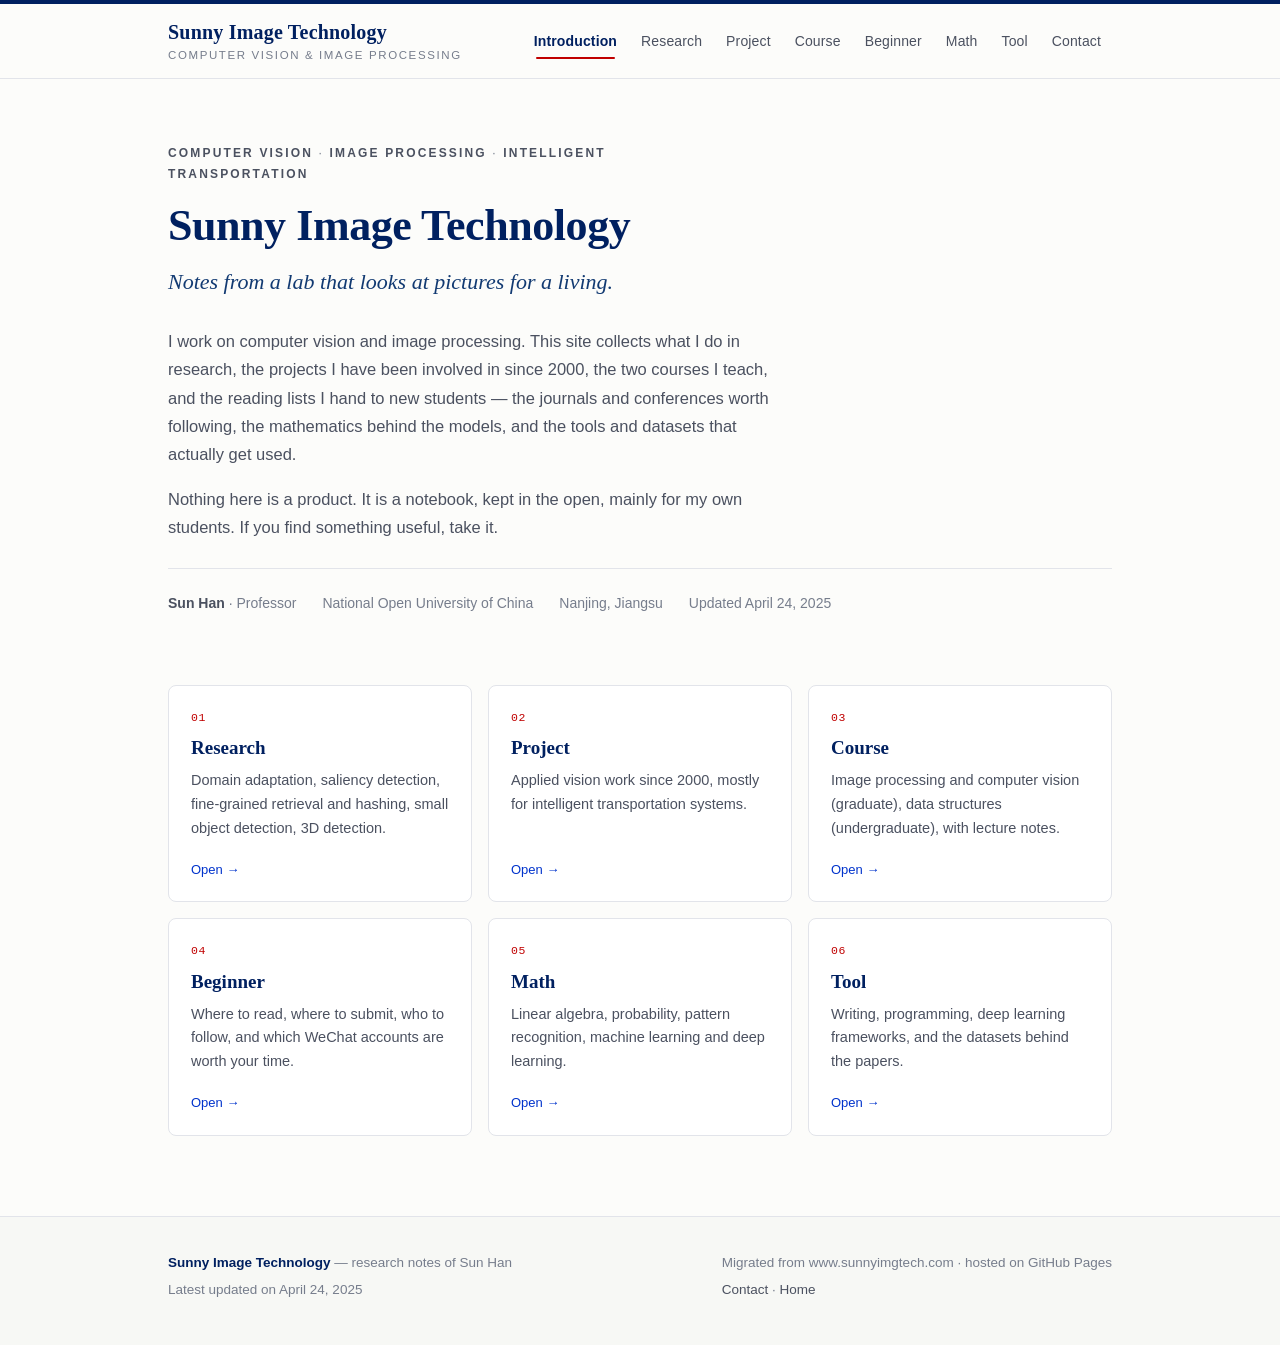
==== index.html @ c7331759 "Migrate sunnyimgtech.com to GitHub Pages static site" ====
<!DOCTYPE html>
<html lang="en">
<head>
<meta charset="utf-8">
<meta name="viewport" content="width=device-width, initial-scale=1">
<title>Sunny Image Technology — Sun Han</title>
<meta name="description" content="Academic homepage of Sun Han: computer vision, image processing, courses, resources and datasets.">
<meta name="author" content="Sun Han">
<meta name="keywords" content="computer vision, image processing, domain adaptation, saliency detection, deep hashing, small object detection, Sun Han">
<meta property="og:type" content="website">
<meta property="og:title" content="Sunny Image Technology — Sun Han">
<meta property="og:description" content="Academic homepage of Sun Han: computer vision, image processing, courses, resources and datasets.">
<meta property="og:site_name" content="Sunny Image Technology">
<link rel="icon" href="assets/img/favicon.png" type="image/png">
<link rel="stylesheet" href="assets/css/style.css">
</head>
<body>
<a class="skip" href="#main">Skip to content</a>
<div class="topline"></div>
<header class="site-head">
  <div class="wrap">
    <a class="brand" href="index.html">
      <span class="brand-name">Sunny Image Technology</span>
      <span class="brand-sub">Computer Vision &amp; Image Processing</span>
    </a>
    <nav class="nav" aria-label="Main navigation">
      <a href="index.html" aria-current="page">Introduction</a>
      <a href="research.html">Research</a>
      <a href="project.html">Project</a>
      <a href="course.html">Course</a>
      <a href="beginner.html">Beginner</a>
      <a href="math.html">Math</a>
      <a href="tool.html">Tool</a>
      <a href="contact.html">Contact</a>
    </nav>
  </div>
</header>
<main id="main">
  <div class="wrap">
    <div class="hero">
      <p class="kicker">Computer Vision <span>·</span> Image Processing <span>·</span> Intelligent Transportation</p>
      <h1>Sunny Image Technology</h1>
      <p class="tagline">Notes from a lab that looks at pictures for a living.</p>
      <p>I work on computer vision and image processing. This site collects what I do in research, the projects
         I have been involved in since 2000, the two courses I teach, and the reading lists I hand to new
         students &mdash; the journals and conferences worth following, the mathematics behind the models, and
         the tools and datasets that actually get used.</p>
      <p>Nothing here is a product. It is a notebook, kept in the open, mainly for my own students.
         If you find something useful, take it.</p>
      <div class="meta-row">
        <span><b>Sun Han</b> · Professor</span>
        <span>National Open University of China</span>
        <span>Nanjing, Jiangsu</span>
        <span>Updated April 24, 2025</span>
      </div>
    </div>
  </div>
  <div class="wrap">
    <div class="grid cols-3">
      <a class="card" href="research.html">
        <span class="num">01</span>
        <h3>Research</h3>
        <p>Domain adaptation, saliency detection, fine-grained retrieval and hashing, small object detection, 3D detection.</p>
        <span class="arrow">Open &rarr;</span>
      </a>
      <a class="card" href="project.html">
        <span class="num">02</span>
        <h3>Project</h3>
        <p>Applied vision work since 2000, mostly for intelligent transportation systems.</p>
        <span class="arrow">Open &rarr;</span>
      </a>
      <a class="card" href="course.html">
        <span class="num">03</span>
        <h3>Course</h3>
        <p>Image processing and computer vision (graduate), data structures (undergraduate), with lecture notes.</p>
        <span class="arrow">Open &rarr;</span>
      </a>
      <a class="card" href="beginner.html">
        <span class="num">04</span>
        <h3>Beginner</h3>
        <p>Where to read, where to submit, who to follow, and which WeChat accounts are worth your time.</p>
        <span class="arrow">Open &rarr;</span>
      </a>
      <a class="card" href="math.html">
        <span class="num">05</span>
        <h3>Math</h3>
        <p>Linear algebra, probability, pattern recognition, machine learning and deep learning.</p>
        <span class="arrow">Open &rarr;</span>
      </a>
      <a class="card" href="tool.html">
        <span class="num">06</span>
        <h3>Tool</h3>
        <p>Writing, programming, deep learning frameworks, and the datasets behind the papers.</p>
        <span class="arrow">Open &rarr;</span>
      </a>
    </div>
  </div>
</main>
<footer class="site-foot">
  <div class="wrap">
    <div>
      <p><strong>Sunny Image Technology</strong> — research notes of Sun Han</p>
      <p>Latest updated on April 24, 2025</p>
    </div>
    <div>
      <p>Migrated from www.sunnyimgtech.com · hosted on GitHub Pages</p>
      <p><a href="contact.html">Contact</a> · <a href="index.html">Home</a></p>
    </div>
  </div>
</footer>
<script src="assets/js/site.js" defer></script>
</body>
</html>
---- assets/css/style.css ----
/* ============================================================
   Sunny Image Technology — academic site stylesheet
   Palette: navy #002060 / deep red #C00000 / royal blue #0033CC
   ============================================================ */

:root{
  --navy:#002060;
  --navy-soft:#123a72;
  --red:#C00000;
  --blue:#0033CC;
  --ink:#191b20;
  --ink-2:#4b5160;
  --ink-3:#767d8c;
  --line:#e2e4ea;
  --line-soft:#eef0f4;
  --bg:#fcfcfa;
  --card:#ffffff;
  --shadow:0 1px 2px rgba(16,24,40,.04), 0 8px 24px -12px rgba(16,24,40,.10);
  --serif:"Iowan Old Style","Palatino Linotype",Palatino,Georgia,"Songti SC","Times New Roman",serif;
  --sans:-apple-system,BlinkMacSystemFont,"Segoe UI",Inter,"Helvetica Neue","PingFang SC","Microsoft YaHei",Arial,sans-serif;
  --mono:ui-monospace,SFMono-Regular,"SF Mono",Menlo,Consolas,monospace;
  --wrap:1000px;
}

*,*::before,*::after{box-sizing:border-box}

html{-webkit-text-size-adjust:100%;scroll-behavior:smooth}

body{
  margin:0;
  background:var(--bg);
  color:var(--ink);
  font-family:var(--sans);
  font-size:16.5px;
  line-height:1.72;
  font-feature-settings:"kern" 1,"liga" 1;
  -webkit-font-smoothing:antialiased;
}

img{max-width:100%;height:auto}

a{color:var(--blue);text-decoration:none}
a:hover{text-decoration:underline;text-underline-offset:2px}

:focus-visible{outline:2px solid var(--blue);outline-offset:3px;border-radius:2px}

.skip{
  position:absolute;left:-9999px;top:0;background:var(--navy);color:#fff;
  padding:10px 16px;z-index:100;font-size:14px
}
.skip:focus{left:12px;top:12px;text-decoration:none}

.wrap{width:100%;max-width:var(--wrap);margin:0 auto;padding:0 28px}

/* ---------- header ---------- */

.topline{height:4px;background:var(--navy)}

.site-head{
  background:rgba(252,252,250,.94);
  border-bottom:1px solid var(--line);
  position:sticky;top:0;z-index:50;
  backdrop-filter:saturate(140%) blur(8px);
  -webkit-backdrop-filter:saturate(140%) blur(8px);
}
.site-head .wrap{
  display:flex;align-items:center;justify-content:space-between;
  gap:24px;min-height:74px;
}
.brand{display:flex;flex-direction:column;line-height:1.25;text-decoration:none}
.brand:hover{text-decoration:none}
.brand-name{
  font-family:var(--serif);font-size:20px;color:var(--navy);
  letter-spacing:.01em;font-weight:600;
}
.brand-sub{
  font-size:11.5px;letter-spacing:.14em;text-transform:uppercase;
  color:var(--ink-3);margin-top:3px;
}

.nav{display:flex;align-items:center;gap:2px;flex-wrap:wrap;justify-content:flex-end}
.nav a{
  font-size:14px;color:var(--ink-2);padding:8px 11px;border-radius:3px;
  letter-spacing:.01em;white-space:nowrap;
}
.nav a:hover{color:var(--navy);background:var(--line-soft);text-decoration:none}
.nav a[aria-current="page"]{color:var(--navy);font-weight:600}
.nav a[aria-current="page"]::after{
  content:"";display:block;height:2px;background:var(--red);
  margin:4px 2px -6px;border-radius:2px;
}

/* ---------- page intro ---------- */

.page-head{padding:56px 0 8px}
.kicker{
  font-size:12px;letter-spacing:.18em;text-transform:uppercase;
  color:var(--red);font-weight:600;margin:0 0 14px;
}
.kicker span{color:var(--ink-3);font-weight:500}

h1{
  font-family:var(--serif);font-weight:600;color:var(--navy);
  font-size:clamp(28px,4vw,38px);line-height:1.2;letter-spacing:-.01em;
  margin:0 0 18px;
}
.lead{
  font-size:17.5px;color:var(--ink-2);max-width:64ch;margin:0 0 8px;
}
.rule{
  height:1px;background:var(--line);margin:40px 0 0;
}

/* ---------- home hero ---------- */

.hero{padding:64px 0 30px}
.hero h1{font-size:clamp(32px,5vw,44px);margin-bottom:10px}
.hero .tagline{
  font-family:var(--serif);font-size:clamp(18px,2.4vw,22px);
  color:var(--navy-soft);font-style:italic;margin:0 0 26px;
}
.hero p{max-width:66ch;color:var(--ink-2);margin:0 0 16px}

.meta-row{
  display:flex;flex-wrap:wrap;gap:10px 26px;margin:26px 0 0;
  padding-top:22px;border-top:1px solid var(--line);
  font-size:14px;color:var(--ink-3);
}
.meta-row b{color:var(--ink-2);font-weight:600}

/* ---------- cards grid ---------- */

.grid{display:grid;gap:16px;margin:40px 0 0}
.grid.cols-3{grid-template-columns:repeat(3,1fr)}
.grid.cols-2{grid-template-columns:repeat(2,1fr)}

.card{
  display:flex;flex-direction:column;gap:8px;
  background:var(--card);border:1px solid var(--line);border-radius:8px;
  padding:22px 22px 20px;transition:border-color .18s,box-shadow .18s,transform .18s;
}
.card:hover{
  border-color:#c3cbdc;box-shadow:var(--shadow);transform:translateY(-2px);
  text-decoration:none;
}
.card .num{
  font-family:var(--mono);font-size:11.5px;color:var(--red);letter-spacing:.06em;
}
.card h3{
  font-family:var(--serif);font-size:19px;color:var(--navy);
  margin:0;font-weight:600;line-height:1.35;
}
.card p{margin:0;font-size:14.5px;color:var(--ink-2);line-height:1.65}
.card .arrow{margin-top:auto;font-size:13px;color:var(--blue);padding-top:10px}

/* ---------- sections ---------- */

section.block{padding:6px 0 10px}
section.block + section.block{margin-top:44px}

h2.sec{
  font-family:var(--serif);font-size:23px;color:var(--navy);font-weight:600;
  margin:0 0 6px;line-height:1.3;display:flex;align-items:baseline;gap:12px;
}
h2.sec .idx{
  font-family:var(--mono);font-size:13px;color:var(--red);font-weight:500;
  letter-spacing:.04em;flex:none;
}
.sec-note{color:var(--ink-3);font-size:14.5px;margin:0 0 18px}

/* ---------- publications ---------- */

.pubs{list-style:none;margin:0;padding:0}
.pubs li{
  display:grid;grid-template-columns:44px 1fr;gap:14px;
  padding:16px 0;border-top:1px solid var(--line-soft);
}
.pubs li:first-child{border-top:none}
.pubs .tag{
  font-family:var(--mono);font-size:12px;color:var(--ink-3);
  padding-top:3px;letter-spacing:.02em;
}
.pub-title{font-weight:600;color:var(--ink)}
.pub-title em{font-style:italic}
.pub-authors{color:var(--ink-2)}
.pub-venue{color:var(--ink-2)}
.pub-authors b,.pub-venue b{color:var(--ink);font-weight:600}
.pubs p{margin:0 0 6px}
.pub-meta{font-size:15px;line-height:1.7}

.links{display:flex;flex-wrap:wrap;gap:7px;margin-top:9px}
.links a{
  font-size:12.5px;color:var(--navy);border:1px solid var(--line);
  padding:2.5px 10px;border-radius:999px;background:#fff;
  letter-spacing:.02em;transition:all .15s;
}
.links a:hover{
  background:var(--navy);border-color:var(--navy);color:#fff;text-decoration:none;
}
.links a::after{content:"↗";font-size:10px;margin-left:4px;opacity:.6}

/* ---------- resource lists ---------- */

.res{list-style:none;margin:0;padding:0}
.res li{
  display:grid;grid-template-columns:38px 1fr;gap:12px;
  padding:11px 0;border-top:1px solid var(--line-soft);align-items:baseline;
}
.res li:first-child{border-top:none}
.res .tag{font-family:var(--mono);font-size:12px;color:var(--ink-3)}
.res .title{color:var(--ink)}
.res .url{
  display:block;font-family:var(--mono);font-size:12.5px;color:var(--blue);
  white-space:nowrap;overflow:hidden;text-overflow:ellipsis;max-width:100%;
  margin-top:2px;
}
.res .note{color:var(--ink-3);font-size:13.5px}

/* ---------- course / project ---------- */

.course-card{
  background:var(--card);border:1px solid var(--line);border-radius:8px;
  padding:24px;display:flex;flex-direction:column;gap:12px;
}
.course-card h3{
  font-family:var(--serif);font-size:20px;color:var(--navy);margin:0;font-weight:600;
}
.course-card p{margin:0;color:var(--ink-2);font-size:15px}
.btn{
  display:inline-flex;align-items:center;gap:8px;align-self:flex-start;
  background:var(--navy);color:#fff;font-size:14px;padding:8px 16px;
  border-radius:4px;letter-spacing:.01em;
}
.btn:hover{background:var(--navy-soft);color:#fff;text-decoration:none}
.btn.ghost{background:#fff;color:var(--navy);border:1px solid #c9d2e2}
.btn.ghost:hover{background:#f4f6fb;color:var(--navy)}

.chapters{list-style:none;margin:16px 0 0;padding:0;display:grid;grid-template-columns:repeat(2,1fr);gap:8px}
.chapters li{
  display:flex;gap:10px;align-items:baseline;font-size:14.5px;color:var(--ink-2);
  padding:7px 12px;border:1px solid var(--line-soft);border-radius:4px;background:#fff;
}
.chapters .tag{font-family:var(--mono);font-size:11.5px;color:var(--red)}

.projects{list-style:none;margin:0;padding:0;counter-reset:p}
.projects li{
  display:grid;grid-template-columns:44px 1fr;gap:14px;
  padding:14px 0;border-top:1px solid var(--line-soft);align-items:baseline;
}
.projects li:first-child{border-top:none}
.projects .tag{font-family:var(--mono);font-size:12px;color:var(--ink-3)}

/* ---------- contact ---------- */

.contact-card{
  background:var(--card);border:1px solid var(--line);border-radius:8px;
  padding:30px 32px;margin-top:8px;
}
.contact-card .name{
  font-family:var(--serif);font-size:26px;color:var(--navy);margin:0 0 4px;font-weight:600;
}
.contact-list{list-style:none;margin:18px 0 0;padding:0}
.contact-list li{
  display:grid;grid-template-columns:120px 1fr;gap:16px;
  padding:9px 0;border-top:1px solid var(--line-soft);font-size:15.5px;
}
.contact-list li:first-child{border-top:none}
.contact-list .k{
  font-size:11.5px;letter-spacing:.14em;text-transform:uppercase;color:var(--ink-3);
  padding-top:4px;
}

/* ---------- prose (memoir) ---------- */

.prose{max-width:70ch}
.prose h2{
  font-family:var(--serif);font-size:21px;color:var(--navy);font-weight:600;
  margin:44px 0 12px;padding-bottom:8px;border-bottom:1px solid var(--line);
}
.prose p{margin:0 0 18px;color:var(--ink);font-size:17px;line-height:1.85}
.prose p:first-of-type::first-letter{
  font-family:var(--serif);font-size:2.6em;float:left;line-height:.9;
  padding:6px 10px 0 0;color:var(--navy);
}

/* ---------- table ---------- */

.table-wrap{overflow-x:auto;margin:18px 0;border:1px solid var(--line);border-radius:6px}
table{border-collapse:collapse;width:100%;font-size:14.5px;background:#fff}
th,td{padding:11px 14px;text-align:left;border-bottom:1px solid var(--line-soft)}
th{background:#f7f8fb;color:var(--navy);font-weight:600;font-size:13px;letter-spacing:.04em}
tr:last-child td{border-bottom:none}
td.id{font-family:var(--mono);color:var(--ink-3);font-size:12.5px;width:56px}

/* ---------- footer ---------- */

.site-foot{
  margin-top:80px;border-top:1px solid var(--line);background:#f7f8f5;
  padding:34px 0 40px;font-size:13.5px;color:var(--ink-3);
}
.site-foot .wrap{display:flex;flex-wrap:wrap;gap:18px 40px;justify-content:space-between}
.site-foot p{margin:0 0 4px}
.site-foot a{color:var(--ink-2)}
.site-foot strong{color:var(--navy);font-weight:600}

/* ---------- utils ---------- */

.mt-0{margin-top:0}
.mt-32{margin-top:32px}
.small{font-size:13.5px;color:var(--ink-3)}
.center{text-align:center}

/* ---------- responsive ---------- */

@media (max-width:860px){
  .grid.cols-3{grid-template-columns:repeat(2,1fr)}
  .site-head .wrap{flex-direction:column;align-items:flex-start;gap:10px;padding-top:14px;padding-bottom:12px}
  .nav{justify-content:flex-start;gap:0;width:100%;overflow-x:auto;padding-bottom:2px}
  .nav a{padding:7px 9px;font-size:13.5px}
  .page-head{padding-top:36px}
  .hero{padding-top:40px}
}
@media (max-width:600px){
  body{font-size:16px}
  .wrap{padding:0 18px}
  .grid.cols-3,.grid.cols-2{grid-template-columns:1fr}
  .chapters{grid-template-columns:1fr}
  .pubs li,.projects li,.res li{grid-template-columns:32px 1fr;gap:10px}
  .contact-list li{grid-template-columns:1fr;gap:2px}
  .contact-list .k{padding-top:0}
  .contact-card{padding:22px}
  .prose p{font-size:16.5px}
}

/* ---------- print ---------- */

@media print{
  .topline,.site-head,.site-foot,.skip{display:none}
  body{background:#fff;font-size:11pt}
  a{color:#000;text-decoration:none}
  .links{display:none}
  .card,.course-card,.contact-card{border:1px solid #ccc;box-shadow:none}
  h1,h2.sec{page-break-after:avoid}
}
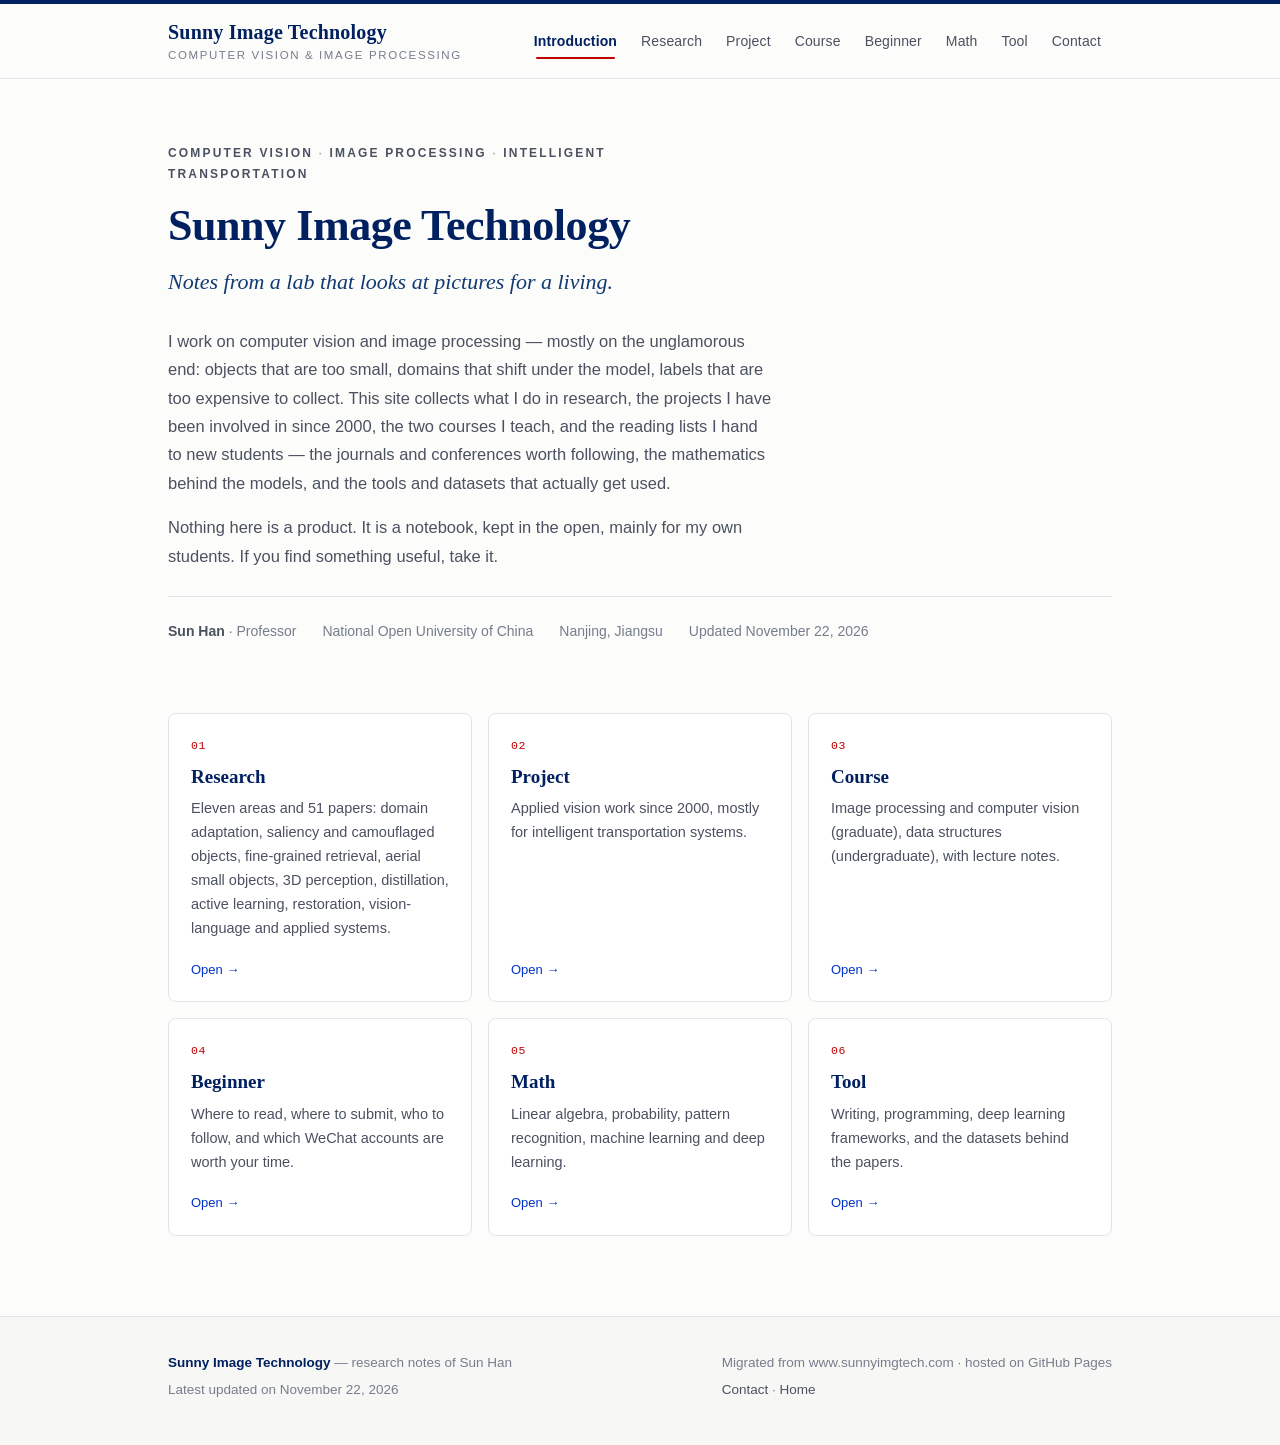
==== commit 6287a029: "Publications: expand to 51 papers in 11 areas (2022-2027 additions from ORCID/S2/Crossref)" ====
--- a/index.html
+++ b/index.html
@@ -11,7 +11,9 @@
 <meta property="og:title" content="Sunny Image Technology — Sun Han">
 <meta property="og:description" content="Academic homepage of Sun Han: computer vision, image processing, courses, resources and datasets.">
 <meta property="og:site_name" content="Sunny Image Technology">
-<link rel="icon" href="assets/img/favicon.png" type="image/png">
+<link rel="icon" href="assets/img/favicon.svg" type="image/svg+xml">
+<link rel="icon" href="assets/img/favicon.ico" sizes="48x48">
+<link rel="apple-touch-icon" href="assets/img/apple-touch-icon.png">
 <link rel="stylesheet" href="assets/css/style.css">
 </head>
 <body>
@@ -41,7 +43,9 @@
       <p class="kicker">Computer Vision <span>·</span> Image Processing <span>·</span> Intelligent Transportation</p>
       <h1>Sunny Image Technology</h1>
       <p class="tagline">Notes from a lab that looks at pictures for a living.</p>
-      <p>I work on computer vision and image processing. This site collects what I do in research, the projects
+      <p>I work on computer vision and image processing &mdash; mostly on the unglamorous end: objects that are
+         too small, domains that shift under the model, labels that are too expensive to collect.
+         This site collects what I do in research, the projects
          I have been involved in since 2000, the two courses I teach, and the reading lists I hand to new
          students &mdash; the journals and conferences worth following, the mathematics behind the models, and
          the tools and datasets that actually get used.</p>
@@ -51,7 +55,7 @@
         <span><b>Sun Han</b> · Professor</span>
         <span>National Open University of China</span>
         <span>Nanjing, Jiangsu</span>
-        <span>Updated April 24, 2025</span>
+        <span>Updated November 22, 2026</span>
       </div>
     </div>
   </div>
@@ -60,7 +64,7 @@
       <a class="card" href="research.html">
         <span class="num">01</span>
         <h3>Research</h3>
-        <p>Domain adaptation, saliency detection, fine-grained retrieval and hashing, small object detection, 3D detection.</p>
+        <p>Eleven areas and 51 papers: domain adaptation, saliency and camouflaged objects, fine-grained retrieval, aerial small objects, 3D perception, distillation, active learning, restoration, vision-language and applied systems.</p>
         <span class="arrow">Open &rarr;</span>
       </a>
       <a class="card" href="project.html">
@@ -100,7 +104,7 @@
   <div class="wrap">
     <div>
       <p><strong>Sunny Image Technology</strong> — research notes of Sun Han</p>
-      <p>Latest updated on April 24, 2025</p>
+      <p>Latest updated on November 22, 2026</p>
     </div>
     <div>
       <p>Migrated from www.sunnyimgtech.com · hosted on GitHub Pages</p>
--- a/assets/css/style.css
+++ b/assets/css/style.css
@@ -168,6 +168,19 @@
 }
 .sec-note{color:var(--ink-3);font-size:14.5px;margin:0 0 18px}
 
+/* jump nav (research areas) */
+.jump-nav{
+  display:flex;flex-wrap:wrap;gap:7px;margin:34px 0 8px;
+  padding:16px 0 0;border-top:1px solid var(--line);
+}
+.jump-nav a{
+  font-size:12.5px;color:var(--ink-2);border:1px solid var(--line);background:#fff;
+  padding:4px 11px;border-radius:999px;transition:all .15s;letter-spacing:.01em;
+}
+.jump-nav a:hover{
+  color:#fff;background:var(--navy);border-color:var(--navy);text-decoration:none;
+}
+
 /* ---------- publications ---------- */
 
 .pubs{list-style:none;margin:0;padding:0}
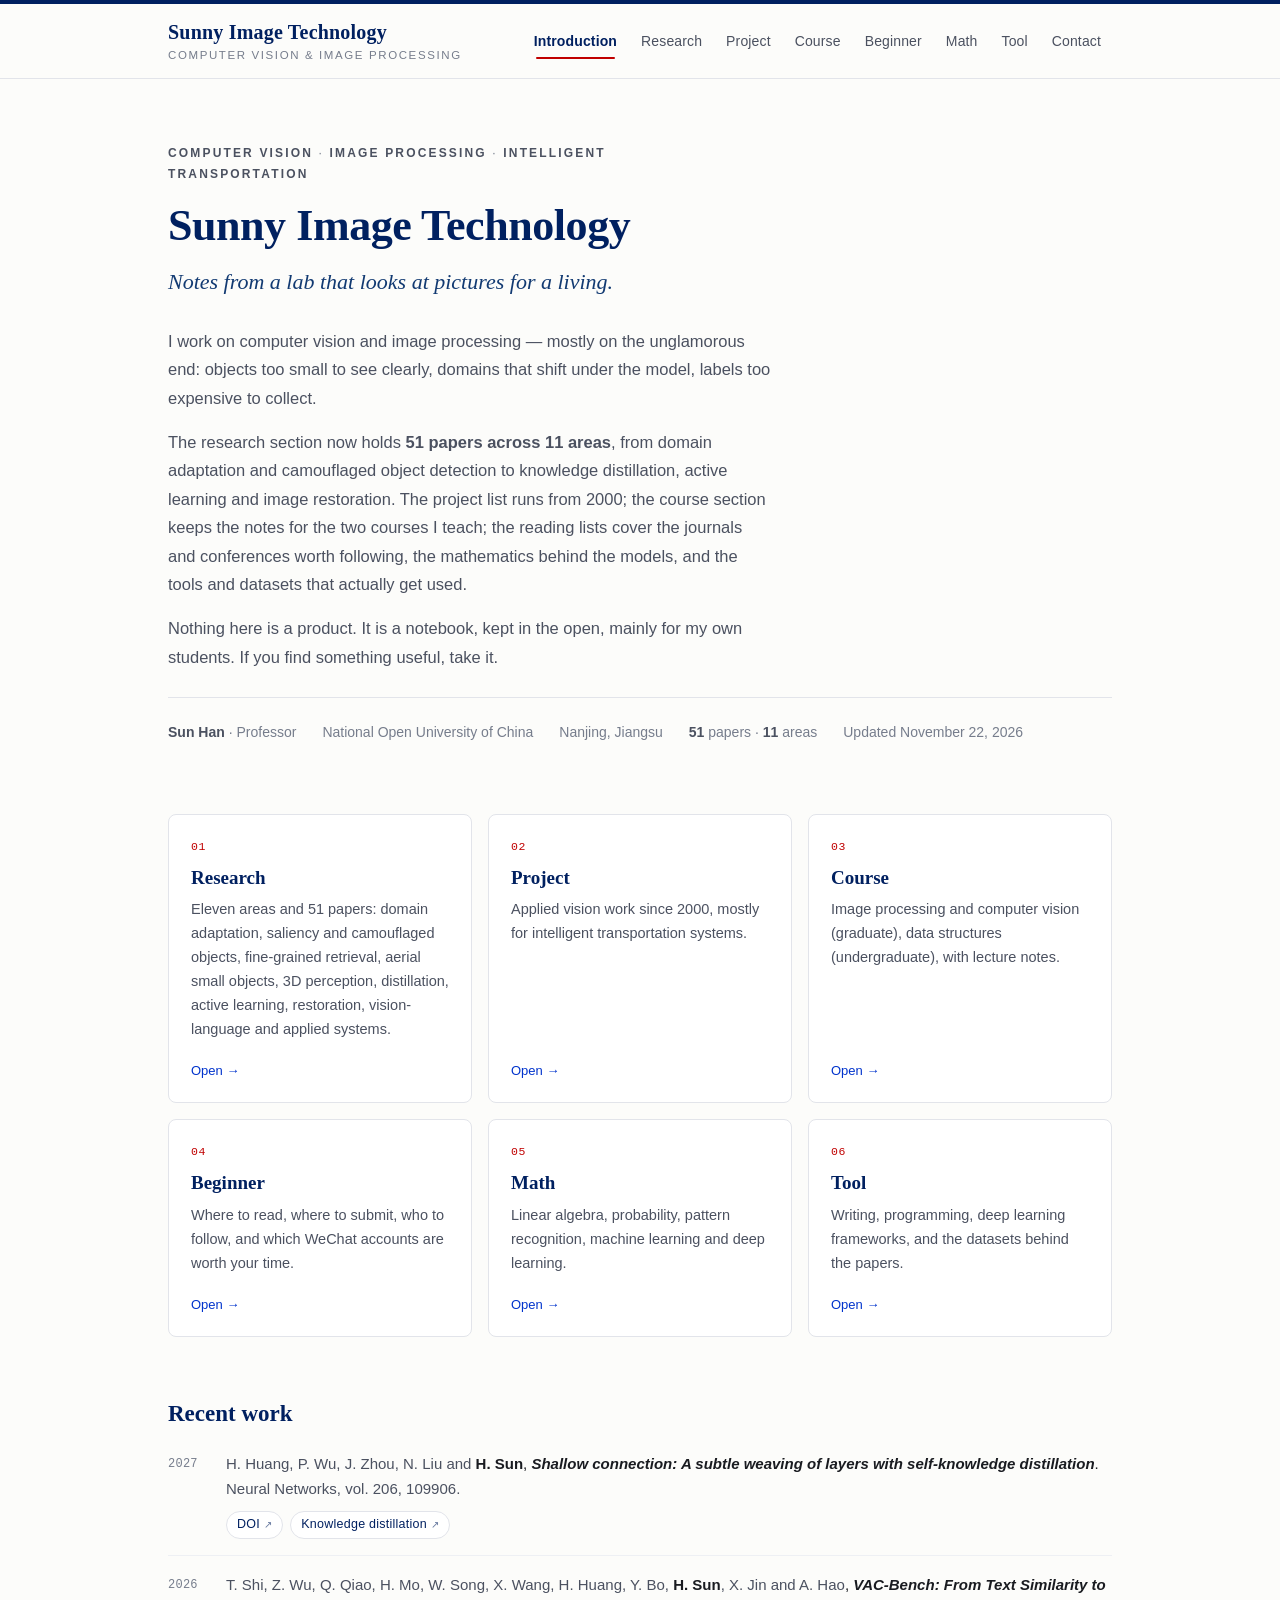
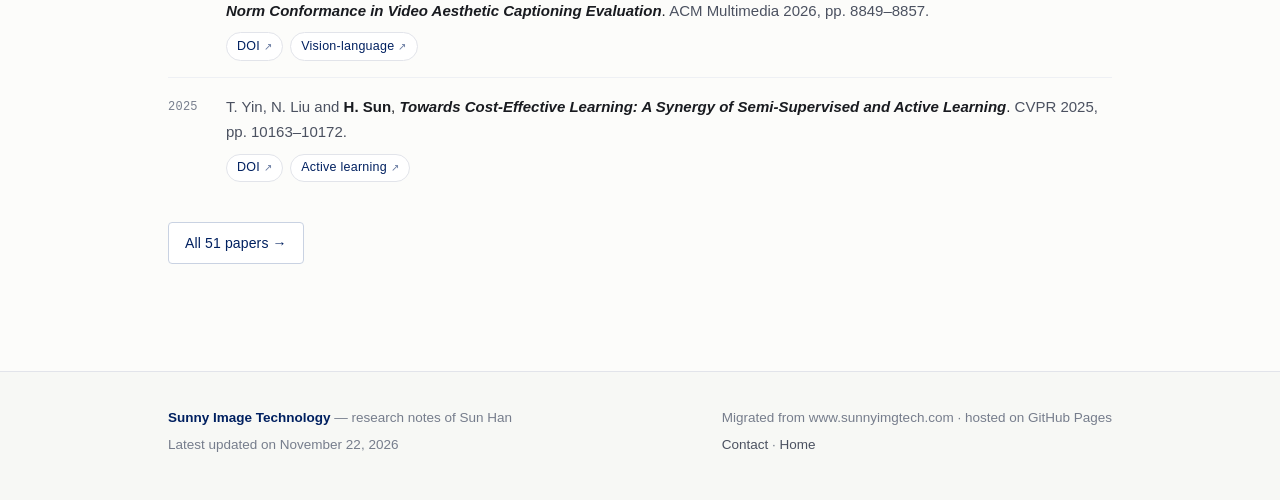
==== commit a7747d7f: "Home: refresh intro copy and add Recent work highlights" ====
--- a/index.html
+++ b/index.html
@@ -4,12 +4,12 @@
 <meta charset="utf-8">
 <meta name="viewport" content="width=device-width, initial-scale=1">
 <title>Sunny Image Technology — Sun Han</title>
-<meta name="description" content="Academic homepage of Sun Han: computer vision, image processing, courses, resources and datasets.">
+<meta name="description" content="Academic homepage of Sun Han: 51 papers in 11 research areas of computer vision and image processing, courses, resources and datasets.">
 <meta name="author" content="Sun Han">
 <meta name="keywords" content="computer vision, image processing, domain adaptation, saliency detection, deep hashing, small object detection, Sun Han">
 <meta property="og:type" content="website">
 <meta property="og:title" content="Sunny Image Technology — Sun Han">
-<meta property="og:description" content="Academic homepage of Sun Han: computer vision, image processing, courses, resources and datasets.">
+<meta property="og:description" content="Academic homepage of Sun Han: 51 papers in 11 research areas of computer vision and image processing, courses, resources and datasets.">
 <meta property="og:site_name" content="Sunny Image Technology">
 <link rel="icon" href="assets/img/favicon.svg" type="image/svg+xml">
 <link rel="icon" href="assets/img/favicon.ico" sizes="48x48">
@@ -43,18 +43,20 @@
       <p class="kicker">Computer Vision <span>·</span> Image Processing <span>·</span> Intelligent Transportation</p>
       <h1>Sunny Image Technology</h1>
       <p class="tagline">Notes from a lab that looks at pictures for a living.</p>
-      <p>I work on computer vision and image processing &mdash; mostly on the unglamorous end: objects that are
-         too small, domains that shift under the model, labels that are too expensive to collect.
-         This site collects what I do in research, the projects
-         I have been involved in since 2000, the two courses I teach, and the reading lists I hand to new
-         students &mdash; the journals and conferences worth following, the mathematics behind the models, and
-         the tools and datasets that actually get used.</p>
+      <p>I work on computer vision and image processing &mdash; mostly on the unglamorous end: objects too
+         small to see clearly, domains that shift under the model, labels too expensive to collect.</p>
+      <p>The research section now holds <b>51 papers across 11 areas</b>, from domain adaptation and camouflaged
+         object detection to knowledge distillation, active learning and image restoration. The project list runs
+         from 2000; the course section keeps the notes for the two courses I teach; the reading lists cover the
+         journals and conferences worth following, the mathematics behind the models, and the tools and datasets
+         that actually get used.</p>
       <p>Nothing here is a product. It is a notebook, kept in the open, mainly for my own students.
          If you find something useful, take it.</p>
       <div class="meta-row">
         <span><b>Sun Han</b> · Professor</span>
         <span>National Open University of China</span>
         <span>Nanjing, Jiangsu</span>
+        <span><b>51</b> papers · <b>11</b> areas</span>
         <span>Updated November 22, 2026</span>
       </div>
     </div>
@@ -99,6 +101,35 @@
       </a>
     </div>
   </div>
+  <div class="wrap">
+    <section class="block" style="margin-top:56px">
+      <h2 class="sec">Recent work</h2>
+      <ul class="pubs">
+        <li>
+          <span class="tag">2027</span>
+          <div>
+            <p class="pub-meta"><span class="pub-authors">H. Huang, P. Wu, J. Zhou, N. Liu and <b>H. Sun</b></span>, <span class="pub-title"><em>Shallow connection: A subtle weaving of layers with self-knowledge distillation</em></span>. <span class="pub-venue">Neural Networks, vol. 206, 109906.</span></p>
+            <div class="links"><a href="https://doi.org/10.1016/j.neunet.2026.109906">DOI</a><a href="research.html#area-1-6">Knowledge distillation</a></div>
+          </div>
+        </li>
+        <li>
+          <span class="tag">2026</span>
+          <div>
+            <p class="pub-meta"><span class="pub-authors">T. Shi, Z. Wu, Q. Qiao, H. Mo, W. Song, X. Wang, H. Huang, Y. Bo, <b>H. Sun</b>, X. Jin and A. Hao</span>, <span class="pub-title"><em>VAC-Bench: From Text Similarity to Norm Conformance in Video Aesthetic Captioning Evaluation</em></span>. <span class="pub-venue">ACM Multimedia 2026, pp. 8849&ndash;8857.</span></p>
+            <div class="links"><a href="https://doi.org/10.1145/3767308.3834988">DOI</a><a href="research.html#area-1-9">Vision-language</a></div>
+          </div>
+        </li>
+        <li>
+          <span class="tag">2025</span>
+          <div>
+            <p class="pub-meta"><span class="pub-authors">T. Yin, N. Liu and <b>H. Sun</b></span>, <span class="pub-title"><em>Towards Cost-Effective Learning: A Synergy of Semi-Supervised and Active Learning</em></span>. <span class="pub-venue">CVPR 2025, pp. 10163&ndash;10172.</span></p>
+            <div class="links"><a href="https://doi.org/10.1109/CVPR52734.2025.00950">DOI</a><a href="research.html#area-1-7">Active learning</a></div>
+          </div>
+        </li>
+      </ul>
+      <p style="margin-top:24px"><a class="btn ghost" href="research.html">All 51 papers &rarr;</a></p>
+    </section>
+  </div>
 </main>
 <footer class="site-foot">
   <div class="wrap">
